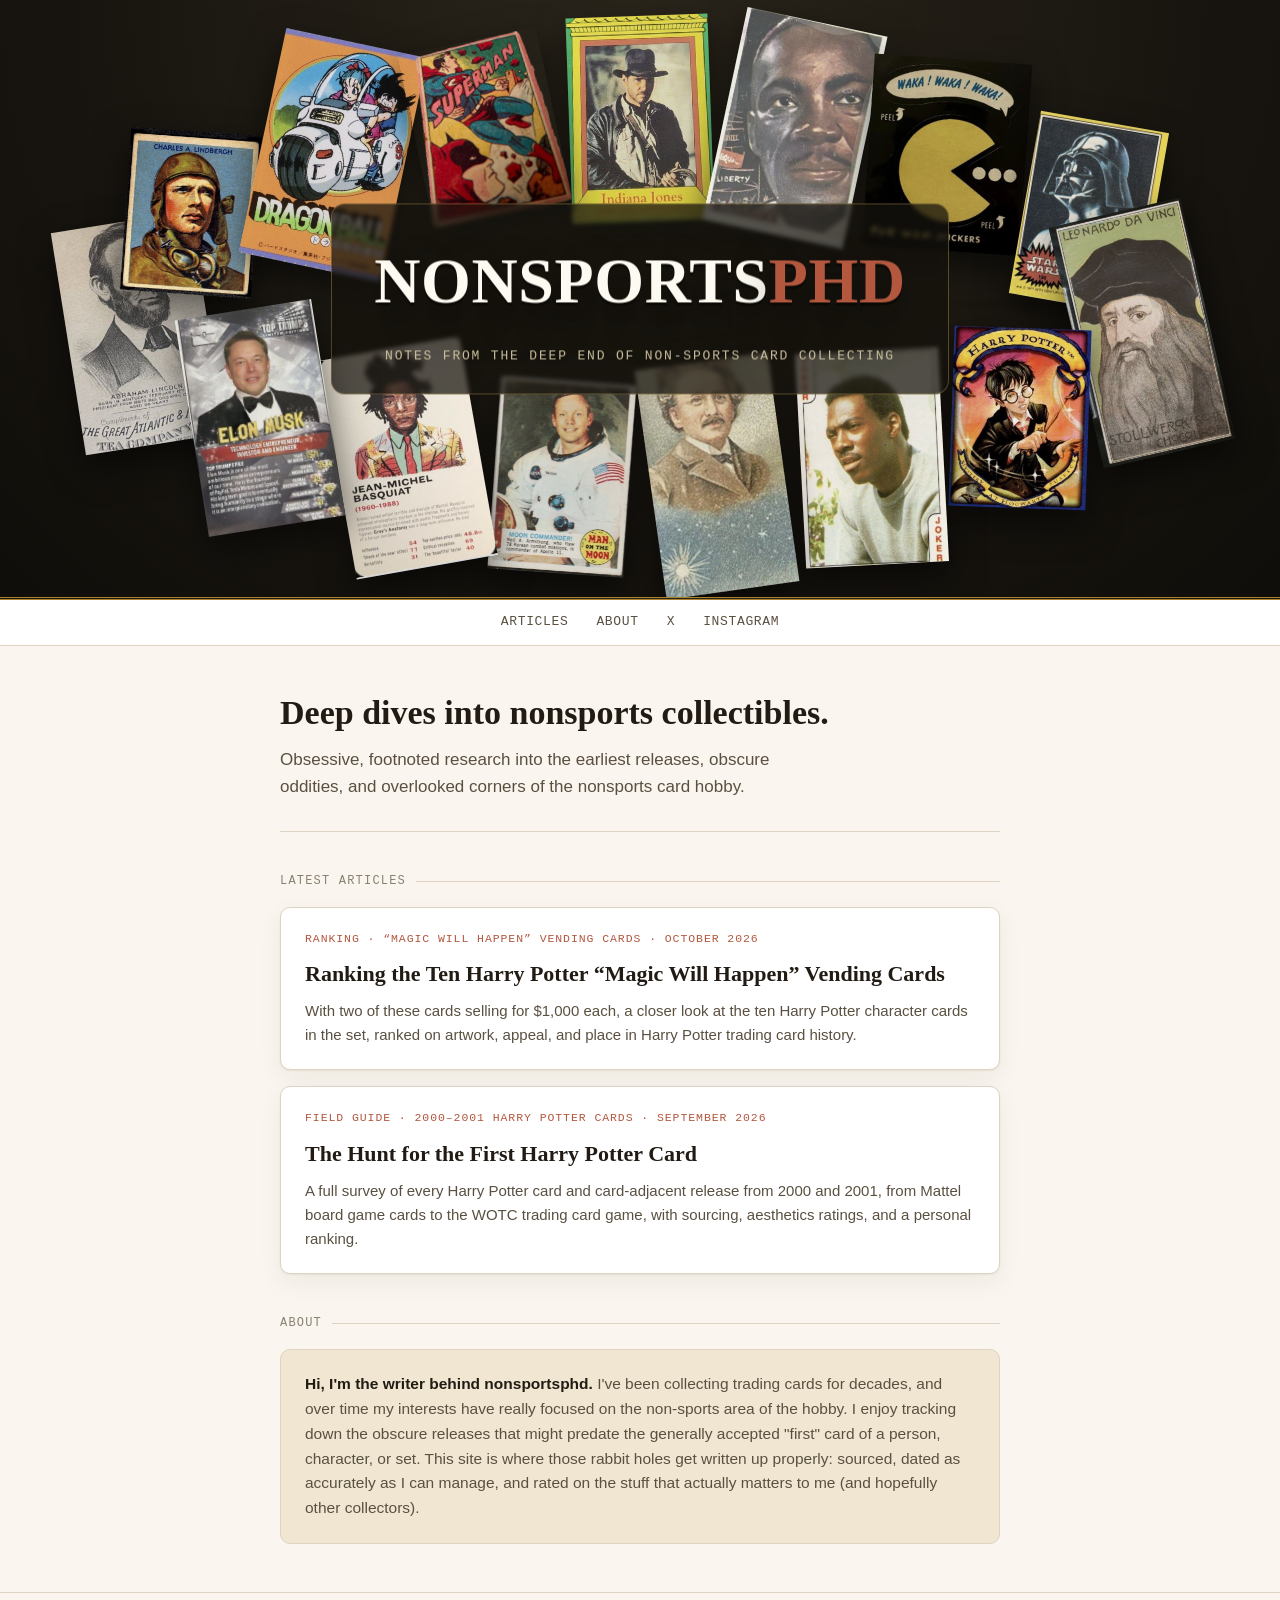
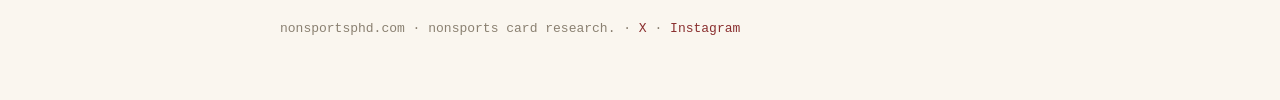
==== index.html @ 31f0a744 "Add files via upload" ====
<!DOCTYPE html>
<html lang="en">
<head>
<meta charset="UTF-8">
<meta name="viewport" content="width=device-width, initial-scale=1.0">
<title>nonsportsphd &mdash; deep dives into nonsports collectibles</title>
<meta name="description" content="Obsessively researched deep dives into nonsports trading cards and collectibles: first appearances, obscure releases, and the stories behind them.">
<link rel="canonical" href="https://nonsportsphd.com/">
<meta name="robots" content="index, follow">

<meta property="og:type" content="website">
<meta property="og:site_name" content="nonsportsphd">
<meta property="og:title" content="nonsportsphd &mdash; deep dives into nonsports collectibles">
<meta property="og:description" content="Obsessively researched deep dives into nonsports trading cards and collectibles: first appearances, obscure releases, and the stories behind them.">
<meta property="og:url" content="https://nonsportsphd.com/">
<meta property="og:image" content="https://nonsportsphd.com/images/og-image.jpg">
<meta property="og:image:width" content="1200">
<meta property="og:image:height" content="630">

<meta name="twitter:card" content="summary_large_image">
<meta name="twitter:site" content="@nonsportsphd">
<meta name="twitter:title" content="nonsportsphd &mdash; deep dives into nonsports collectibles">
<meta name="twitter:description" content="Obsessively researched deep dives into nonsports trading cards and collectibles: first appearances, obscure releases, and the stories behind them.">
<meta name="twitter:image" content="https://nonsportsphd.com/images/og-image.jpg">

<link rel="icon" href="data:image/svg+xml,<svg xmlns=%22http://www.w3.org/2000/svg%22 viewBox=%220 0 100 100%22><rect width=%22100%22 height=%22100%22 rx=%2218%22 fill=%22%238a2f2f%22/><text x=%2250%22 y=%2266%22 font-size=%2255%22 text-anchor=%22middle%22 fill=%22%23faf6ef%22 font-family=%22Georgia,serif%22>N</text></svg>">
<link rel="stylesheet" href="css/style.css">

<script type="application/ld+json">
{
  "@context": "https://schema.org",
  "@type": "WebSite",
  "name": "nonsportsphd",
  "url": "https://nonsportsphd.com/",
  "description": "Obsessively researched deep dives into nonsports trading cards and collectibles: first appearances, obscure releases, and the stories behind them.",
  "sameAs": [
    "https://x.com/nonsportsphd",
    "https://instagram.com/nonsportsphd"
  ]
}
</script>
</head>
<body>

<header class="collage-hero">
  <div class="cards">
    <img class="card-1" src="images/hero/indiana-jones.jpg" alt="Indiana Jones freelance adventurer card">
    <img class="card-2" src="images/hero/mlk.jpg" alt="Martin Luther King Jr. card">
    <img class="card-3" src="images/hero/pacman-sticker.jpg" alt="Pac-Man waka waka waka sticker">
    <img class="card-4" src="images/hero/vader.jpg" alt="Star Wars Lord Darth Vader card">
    <img class="card-5" src="images/hero/davinci.jpg" alt="Leonardo da Vinci Stollwerck chocolate card">
    <img class="card-6" src="images/hero/mystery-hogwarts.jpg" alt="Harry Potter Mystery at Hogwarts suspect card">
    <img class="card-7" src="images/hero/eddie-murphy.jpg" alt="Eddie Murphy joker playing card">
    <img class="card-8" src="images/hero/einstein.jpg" alt="Professor Albert Einstein card">
    <img class="card-9" src="images/hero/armstrong.jpg" alt="Neil Armstrong Man on the Moon card">
    <img class="card-10" src="images/hero/basquiat.jpg" alt="Jean-Michel Basquiat card">
    <img class="card-11" src="images/hero/musk.jpg" alt="Elon Musk Top Trumps card">
    <img class="card-12" src="images/hero/lincoln.jpg" alt="Abraham Lincoln tea company card">
    <img class="card-13" src="images/hero/lindbergh.jpg" alt="Charles A. Lindbergh card">
    <img class="card-14" src="images/hero/dragonball.jpg" alt="Dragon Ball card">
    <img class="card-15" src="images/hero/superman.png" alt="Superman comic card">
  </div>
  <div class="hero-copy">
    <div class="hero-plate">
      <h1 class="site-title">NONSPORTS<span>PHD</span></h1>
      <div class="hero-tagline">Notes from the deep end of non-sports card collecting</div>
    </div>
  </div>
</header>

<nav class="site-nav-secondary">
  <div class="wrap">
    <a href="index.html">Articles</a>
    <a href="index.html#about">About</a>
    <a href="https://x.com/nonsportsphd" target="_blank" rel="noopener">X</a>
    <a href="https://instagram.com/nonsportsphd" target="_blank" rel="noopener">Instagram</a>
  </div>
</nav>

<div class="wrap">

  <section class="hero">
    <h1>Deep dives into nonsports collectibles.</h1>
    <p>Obsessive, footnoted research into the earliest releases, obscure oddities, and overlooked corners of the nonsports card hobby.</p>
  </section>

  <div class="section-label">Latest articles</div>

  <ul class="post-list">
    <li>
      <a class="post-card" href="articles/ranking-magic-will-happen-harry-cards.html">
        <div class="post-kicker">Ranking &middot; &ldquo;Magic Will Happen&rdquo; Vending Cards &middot; October 2026</div>
        <h3>Ranking the Ten Harry Potter &ldquo;Magic Will Happen&rdquo; Vending Cards</h3>
        <p>With two of these cards selling for $1,000 each, a closer look at the ten Harry Potter character cards in the set, ranked on artwork, appeal, and place in Harry Potter trading card history.</p>
      </a>
    </li>
    <li>
      <a class="post-card" href="articles/first-harry-potter-cards-2000-2001.html">
        <div class="post-kicker">Field Guide &middot; 2000&ndash;2001 Harry Potter Cards &middot; September 2026</div>
        <h3>The Hunt for the First Harry Potter Card</h3>
        <p>A full survey of every Harry Potter card and card-adjacent release from 2000 and 2001, from Mattel board game cards to the WOTC trading card game, with sourcing, aesthetics ratings, and a personal ranking.</p>
      </a>
    </li>
  </ul>

  <div class="section-label" id="about">About</div>
  <div class="about-box">
    <strong>Hi, I'm the writer behind nonsportsphd.</strong> I've been collecting trading cards for decades, and over time my interests have really focused on the non-sports area of the hobby. I enjoy tracking down the obscure releases that might predate the generally accepted "first" card of a person, character, or set. This site is where those rabbit holes get written up properly: sourced, dated as accurately as I can manage, and rated on the stuff that actually matters to me (and hopefully other collectors).
  </div>

</div>

<footer class="site-footer">
  <div class="wrap">
    nonsportsphd.com &middot; nonsports card research. &middot; <a href="https://x.com/nonsportsphd" target="_blank" rel="noopener">X</a> &middot; <a href="https://instagram.com/nonsportsphd" target="_blank" rel="noopener">Instagram</a>
  </div>
</footer>

</body>
</html>
---- css/style.css ----
/* nonsportsphd.com - shared styles */

:root {
  --paper: #faf6ef;
  --paper-raised: #ffffff;
  --ink: #211b14;
  --ink-soft: #5a5041;
  --ink-faint: #8a8071;
  --rule: #ddd3c0;
  --accent: #8a2f2f;       /* card-box maroon */
  --accent-soft: #b3573f;  /* faded orange-red, like old cardboard stock */
  --gold: #a9812f;         /* foil gold */
  --tag-bg: #f0e6d2;
  --code-bg: #f1ece0;
  --shadow: 0 1px 2px rgba(33, 27, 20, 0.06), 0 8px 24px rgba(33, 27, 20, 0.06);

  --serif: "Iowan Old Style", "Palatino Linotype", Palatino, Georgia, "Times New Roman", serif;
  --sans: -apple-system, BlinkMacSystemFont, "Segoe UI", Roboto, Helvetica, Arial, sans-serif;
  --mono: "SFMono-Regular", Consolas, "Liberation Mono", Menlo, monospace;
}

@media (prefers-color-scheme: dark) {
  :root:not([data-theme="light"]) {
    --paper: #17140f;
    --paper-raised: #201c15;
    --ink: #ecе4d4;
    --ink: #ece4d4;
    --ink-soft: #beb29a;
    --ink-faint: #8a8071;
    --rule: #3a3325;
    --accent: #d97b5f;
    --accent-soft: #e0a36e;
    --gold: #d7ae5c;
    --tag-bg: #2a2418;
    --code-bg: #201c15;
    --shadow: 0 1px 2px rgba(0, 0, 0, 0.3), 0 8px 24px rgba(0, 0, 0, 0.35);
  }
}

:root[data-theme="dark"] {
  --paper: #17140f;
  --paper-raised: #201c15;
  --ink: #ece4d4;
  --ink-soft: #beb29a;
  --ink-faint: #8a8071;
  --rule: #3a3325;
  --accent: #d97b5f;
  --accent-soft: #e0a36e;
  --gold: #d7ae5c;
  --tag-bg: #2a2418;
  --code-bg: #201c15;
  --shadow: 0 1px 2px rgba(0, 0, 0, 0.3), 0 8px 24px rgba(0, 0, 0, 0.35);
}

* { box-sizing: border-box; }

html {
  -webkit-text-size-adjust: 100%;
}

body {
  margin: 0;
  background: var(--paper);
  color: var(--ink);
  font-family: var(--sans);
  font-size: 17px;
  line-height: 1.6;
  -webkit-font-smoothing: antialiased;
}

a {
  color: var(--accent);
  text-decoration: none;
}
a:hover { text-decoration: underline; }

img { max-width: 100%; display: block; }

.wrap {
  max-width: 760px;
  margin: 0 auto;
  padding: 0 20px;
}

/* Hero collage */

.collage-hero {
  position: relative;
  overflow: hidden;
  background: radial-gradient(ellipse at 50% 0%, #2a251b 0%, #17140f 65%, #100e0a 100%);
  padding: 74px 0 64px;
  border-bottom: 3px double var(--gold);
  min-height: 600px;
}

.collage-hero .cards {
  position: absolute;
  inset: 0;
}

.collage-hero .cards img {
  position: absolute;
  box-shadow: 0 14px 34px rgba(0, 0, 0, 0.55);
}

/* 15 cards run an oval overlapping the title plate. Positions are arc-length
   spaced around the ellipse (not evenly by angle), because equal angle steps
   on a wide ellipse bunch points at the sides and leave gaps top/bottom. */
.collage-hero .card-1  { top: 20.0%; left: 50.0%; width: 142px; transform: translate(-50%, -50%) rotate(-2deg);  z-index: 1; }
.collage-hero .card-2  { top: 21.4%; left: 62.1%; width: 143px; transform: translate(-50%, -50%) rotate(12deg);  z-index: 1; }
.collage-hero .card-3  { top: 26.0%; left: 74.0%; width: 158px; transform: translate(-50%, -50%) rotate(4deg);   z-index: 1; }
.collage-hero .card-4  { top: 35.6%; left: 85.1%; width: 130px; transform: translate(-50%, -50%) rotate(10deg);  z-index: 1; }
.collage-hero .card-5  { top: 55.8%; left: 89.2%; width: 135px; transform: translate(-50%, -50%) rotate(-13deg); z-index: 1; }
.collage-hero .card-6  { top: 70.1%; left: 79.7%; width: 137px; transform: translate(-50%, -50%) rotate(2deg);   z-index: 1; }
.collage-hero .card-7  { top: 76.8%; left: 68.1%; width: 143px; transform: translate(-50%, -50%) rotate(-3deg);  z-index: 1; }
.collage-hero .card-8  { top: 79.7%; left: 56.0%; width: 134px; transform: translate(-50%, -50%) rotate(-8deg);  z-index: 1; }
.collage-hero .card-9  { top: 79.7%; left: 43.9%; width: 136px; transform: translate(-50%, -50%) rotate(4deg);   z-index: 1; }
.collage-hero .card-10 { top: 76.8%; left: 31.9%; width: 143px; transform: translate(-50%, -50%) rotate(-10deg); z-index: 1; }
.collage-hero .card-11 { top: 70.1%; left: 20.3%; width: 138px; transform: translate(-50%, -50%) rotate(-9deg);  z-index: 3; }
.collage-hero .card-12 { top: 55.8%; left: 10.8%; width: 141px; transform: translate(-50%, -50%) rotate(-9deg);  z-index: 1; }
.collage-hero .card-13 { top: 35.6%; left: 14.9%; width: 131px; transform: translate(-50%, -50%) rotate(4deg);   z-index: 1; }
.collage-hero .card-14 { top: 26.0%; left: 26.0%; width: 144px; transform: translate(-50%, -50%) rotate(12deg);  z-index: 1; }
.collage-hero .card-15 { top: 21.4%; left: 37.9%; width: 141px; transform: translate(-50%, -50%) rotate(-12deg); z-index: 1; }

.collage-hero .hero-copy {
  position: absolute;
  top: 50%;
  left: 50%;
  transform: translate(-50%, -50%);
  z-index: 2;
  text-align: center;
  width: 100%;
}

.collage-hero .site-title {
  font-family: var(--serif);
  font-weight: 700;
  font-size: 64px;
  letter-spacing: 0.01em;
  color: #fdfaf2;
  margin: 0;
  text-shadow: 0 3px 0 rgba(0,0,0,0.4), 0 18px 40px rgba(0,0,0,0.55);
}
.collage-hero .site-title span { color: var(--accent-soft); }

.collage-hero .hero-tagline {
  font-family: var(--mono);
  font-size: 13px;
  letter-spacing: 0.14em;
  text-transform: uppercase;
  color: #cabf9f;
  margin: 14px 0 0;
}

.collage-hero .hero-plate {
  display: inline-block;
  background: rgba(23, 20, 15, 0.72);
  border: 1px solid rgba(215, 174, 92, 0.35);
  border-radius: 14px;
  padding: 26px 42px;
  backdrop-filter: blur(2px);
}

nav.site-nav-secondary {
  background: var(--paper-raised);
  border-bottom: 1px solid var(--rule);
}
nav.site-nav-secondary .wrap {
  display: flex;
  justify-content: center;
  gap: 28px;
  padding: 12px 0;
  font-family: var(--mono);
  font-size: 13px;
  letter-spacing: 0.05em;
  text-transform: uppercase;
}
nav.site-nav-secondary a { color: var(--ink-soft); }
nav.site-nav-secondary a:hover { color: var(--accent); }

@media (max-width: 680px) {
  .collage-hero { padding: 0; min-height: 320px; }
  .collage-hero .site-title { font-size: 38px; }
  .collage-hero .hero-plate { padding: 18px 22px; }
  .collage-hero .cards img { display: none; }
  /* Only four cards survive on phone width, reset to plain corners */
  .collage-hero .card-1,
  .collage-hero .card-3,
  .collage-hero .card-13,
  .collage-hero .card-8 { display: block !important; width: 78px !important; opacity: 1; z-index: 1; }
  .collage-hero .card-1  { top: 6%;  left: 6%;  transform: rotate(-9deg); }
  .collage-hero .card-3  { top: 6%;  left: 94%; transform: translateX(-100%) rotate(9deg); }
  .collage-hero .card-13 { top: 92%; left: 6%;  transform: translateY(-100%) rotate(6deg); }
  .collage-hero .card-8  { top: 92%; left: 94%; transform: translate(-100%, -100%) rotate(-7deg); }
}

/* Masthead */

.masthead {
  border-bottom: 3px double var(--rule);
  padding: 28px 0 18px;
  background: var(--paper-raised);
}

.masthead .wrap {
  display: flex;
  align-items: baseline;
  justify-content: space-between;
  flex-wrap: wrap;
  gap: 10px 24px;
}

.wordmark {
  font-family: var(--serif);
  font-weight: 700;
  font-size: 28px;
  letter-spacing: 0.01em;
  color: var(--ink);
}
.wordmark span { color: var(--accent); }
.wordmark a { color: inherit; text-decoration: none; }

.tagline {
  font-family: var(--mono);
  font-size: 12.5px;
  letter-spacing: 0.06em;
  text-transform: uppercase;
  color: var(--ink-faint);
}

nav.site-nav {
  display: flex;
  gap: 18px;
  font-family: var(--mono);
  font-size: 13px;
  letter-spacing: 0.03em;
  text-transform: uppercase;
}
nav.site-nav a { color: var(--ink-soft); }
nav.site-nav a:hover { color: var(--accent); }

/* Homepage */

.hero {
  padding: 46px 0 30px;
  border-bottom: 1px solid var(--rule);
}
.hero h1 {
  font-family: var(--serif);
  font-size: 34px;
  line-height: 1.25;
  margin: 0 0 12px;
}
.hero p {
  color: var(--ink-soft);
  font-size: 17px;
  max-width: 56ch;
  margin: 0;
}

.section-label {
  font-family: var(--mono);
  font-size: 12px;
  letter-spacing: 0.1em;
  text-transform: uppercase;
  color: var(--ink-faint);
  margin: 40px 0 16px;
  display: flex;
  align-items: center;
  gap: 10px;
}
.section-label::after {
  content: "";
  flex: 1;
  height: 1px;
  background: var(--rule);
}

.post-list { list-style: none; margin: 0 0 40px; padding: 0; }

.post-card {
  display: block;
  background: var(--paper-raised);
  border: 1px solid var(--rule);
  border-radius: 10px;
  padding: 22px 24px;
  margin-bottom: 16px;
  box-shadow: var(--shadow);
  transition: transform 0.12s ease, box-shadow 0.12s ease;
}
.post-card:hover {
  transform: translateY(-2px);
  text-decoration: none;
}
.post-card .post-kicker {
  font-family: var(--mono);
  font-size: 11.5px;
  letter-spacing: 0.08em;
  text-transform: uppercase;
  color: var(--accent-soft);
  margin-bottom: 8px;
}
.post-card h3 {
  font-family: var(--serif);
  font-size: 22px;
  margin: 0 0 8px;
  color: var(--ink);
}
.post-card p {
  color: var(--ink-soft);
  font-size: 15px;
  margin: 0;
}

.about-box {
  background: var(--tag-bg);
  border: 1px solid var(--rule);
  border-radius: 10px;
  padding: 22px 24px;
  margin-bottom: 48px;
  font-size: 15.5px;
  color: var(--ink-soft);
}
.about-box strong { color: var(--ink); }

footer.site-footer {
  border-top: 1px solid var(--rule);
  padding: 26px 0 60px;
  color: var(--ink-faint);
  font-size: 13px;
  font-family: var(--mono);
}

/* Article page */

.article-header {
  padding: 40px 0 8px;
}
.article-kicker {
  font-family: var(--mono);
  font-size: 12px;
  letter-spacing: 0.08em;
  text-transform: uppercase;
  color: var(--accent-soft);
  margin-bottom: 10px;
}
.article-meta {
  font-family: var(--mono);
  font-size: 13px;
  color: var(--ink-faint);
  margin: 14px 0 0;
}

article.post-body {
  padding-bottom: 60px;
}

article.post-body h1 {
  font-family: var(--serif);
  font-size: 32px;
  line-height: 1.25;
  margin: 6px 0 22px;
}

article.post-body h2 {
  font-family: var(--serif);
  font-size: 24px;
  color: var(--accent);
  margin: 46px 0 6px;
  padding-top: 20px;
  border-top: 1px solid var(--rule);
}

article.post-body h3 {
  font-family: var(--serif);
  font-size: 19px;
  margin: 30px 0 4px;
  color: var(--ink);
}

article.post-body h4 {
  font-family: var(--sans);
  font-weight: 600;
  font-size: 15px;
  margin: 20px 0 8px;
}

article.post-body p { margin: 0 0 16px; }

article.post-body p em:first-child,
article.post-body > p:has(> em:only-child) {
  color: var(--ink-soft);
}

article.post-body hr {
  border: none;
  border-top: 1px solid var(--rule);
  margin: 36px 0;
}

article.post-body ol,
article.post-body ul {
  padding-left: 22px;
  margin: 0 0 16px;
}
article.post-body li { margin-bottom: 8px; }

article.post-body strong { color: var(--ink); }

article.post-body img {
  border-radius: 8px;
  border: 1px solid var(--rule);
  margin: 18px auto 6px;
  max-width: 230px;
  max-height: 280px;
  width: auto;
  height: auto;
}

article.post-body img.img-lg {
  max-width: 300px;
  max-height: 360px;
}

article.post-body img.img-wide {
  max-width: 400px;
  max-height: 360px;
}

article.post-body p em {
  display: block;
  font-size: 13.5px;
  color: var(--ink-faint);
  margin: -2px 0 20px;
}

article.post-body blockquote {
  border-left: 3px solid var(--gold);
  margin: 20px 0;
  padding: 4px 0 4px 18px;
  color: var(--ink-soft);
  font-style: italic;
}

/* dating-note italic paragraphs right under the H1 */
article.post-body > p:nth-of-type(1) em,
article.post-body > p em {
  display: inline;
  font-size: inherit;
  color: inherit;
  margin: 0;
}
article.post-body > p:has(> em:only-child) {
  background: var(--tag-bg);
  border: 1px solid var(--rule);
  border-radius: 8px;
  padding: 14px 18px;
  font-size: 14.5px;
  color: var(--ink-soft);
}
article.post-body > p:has(> em:only-child) em {
  display: inline;
  font-size: inherit;
  color: inherit;
}

/* Notes / footnotes section */
#notes, h2#notes {
  margin-top: 50px;
}
article.post-body h2#notes ~ ol {
  font-size: 14px;
  color: var(--ink-soft);
  font-family: var(--sans);
}
article.post-body h2#notes ~ ol li { margin-bottom: 12px; }

/* Ranking list gets card-number styling */
h2#my-personal-ranking-of-the-early-harry-potter-cards ~ ol:first-of-type {
  counter-reset: rank;
}

.back-link {
  display: inline-block;
  margin: 30px 0 0;
  font-family: var(--mono);
  font-size: 13px;
  color: var(--ink-soft);
}

@media (max-width: 600px) {
  .wrap { padding: 0 16px; }
  .hero h1 { font-size: 27px; }
  article.post-body h1 { font-size: 26px; }
  article.post-body h2 { font-size: 21px; }
  .post-card { padding: 18px; }
}
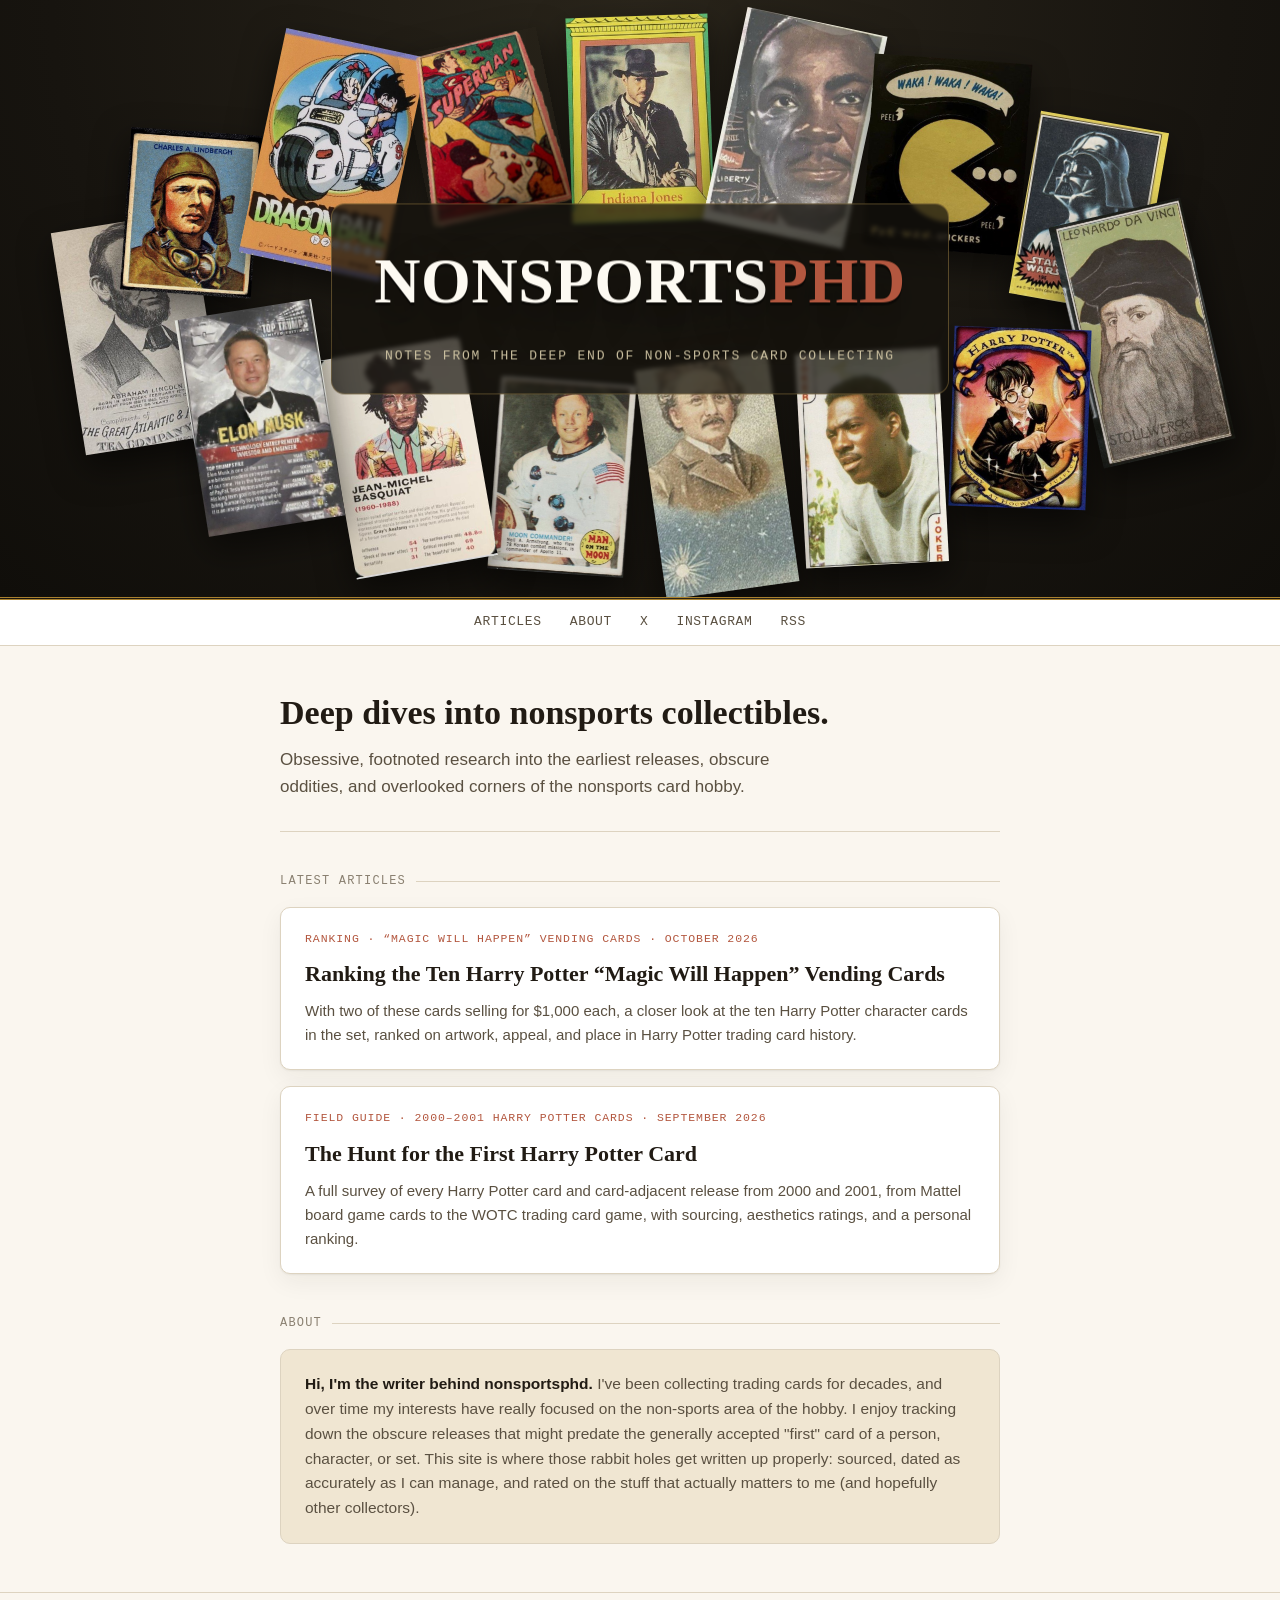
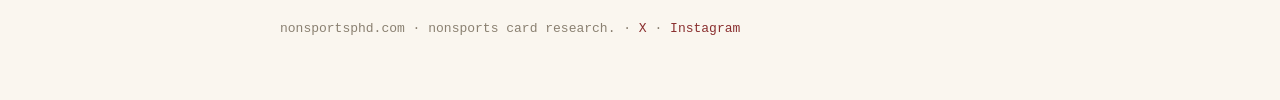
==== commit c9793acc: "Add files via upload" ====
--- a/index.html
+++ b/index.html
@@ -7,6 +7,7 @@
 <meta name="description" content="Obsessively researched deep dives into nonsports trading cards and collectibles: first appearances, obscure releases, and the stories behind them.">
 <link rel="canonical" href="https://nonsportsphd.com/">
 <meta name="robots" content="index, follow">
+<link rel="alternate" type="application/rss+xml" title="nonsportsphd" href="/feed.xml">
 
 <meta property="og:type" content="website">
 <meta property="og:site_name" content="nonsportsphd">
@@ -74,6 +75,7 @@
     <a href="index.html#about">About</a>
     <a href="https://x.com/nonsportsphd" target="_blank" rel="noopener">X</a>
     <a href="https://instagram.com/nonsportsphd" target="_blank" rel="noopener">Instagram</a>
+    <a href="feed.xml">RSS</a>
   </div>
 </nav>
 
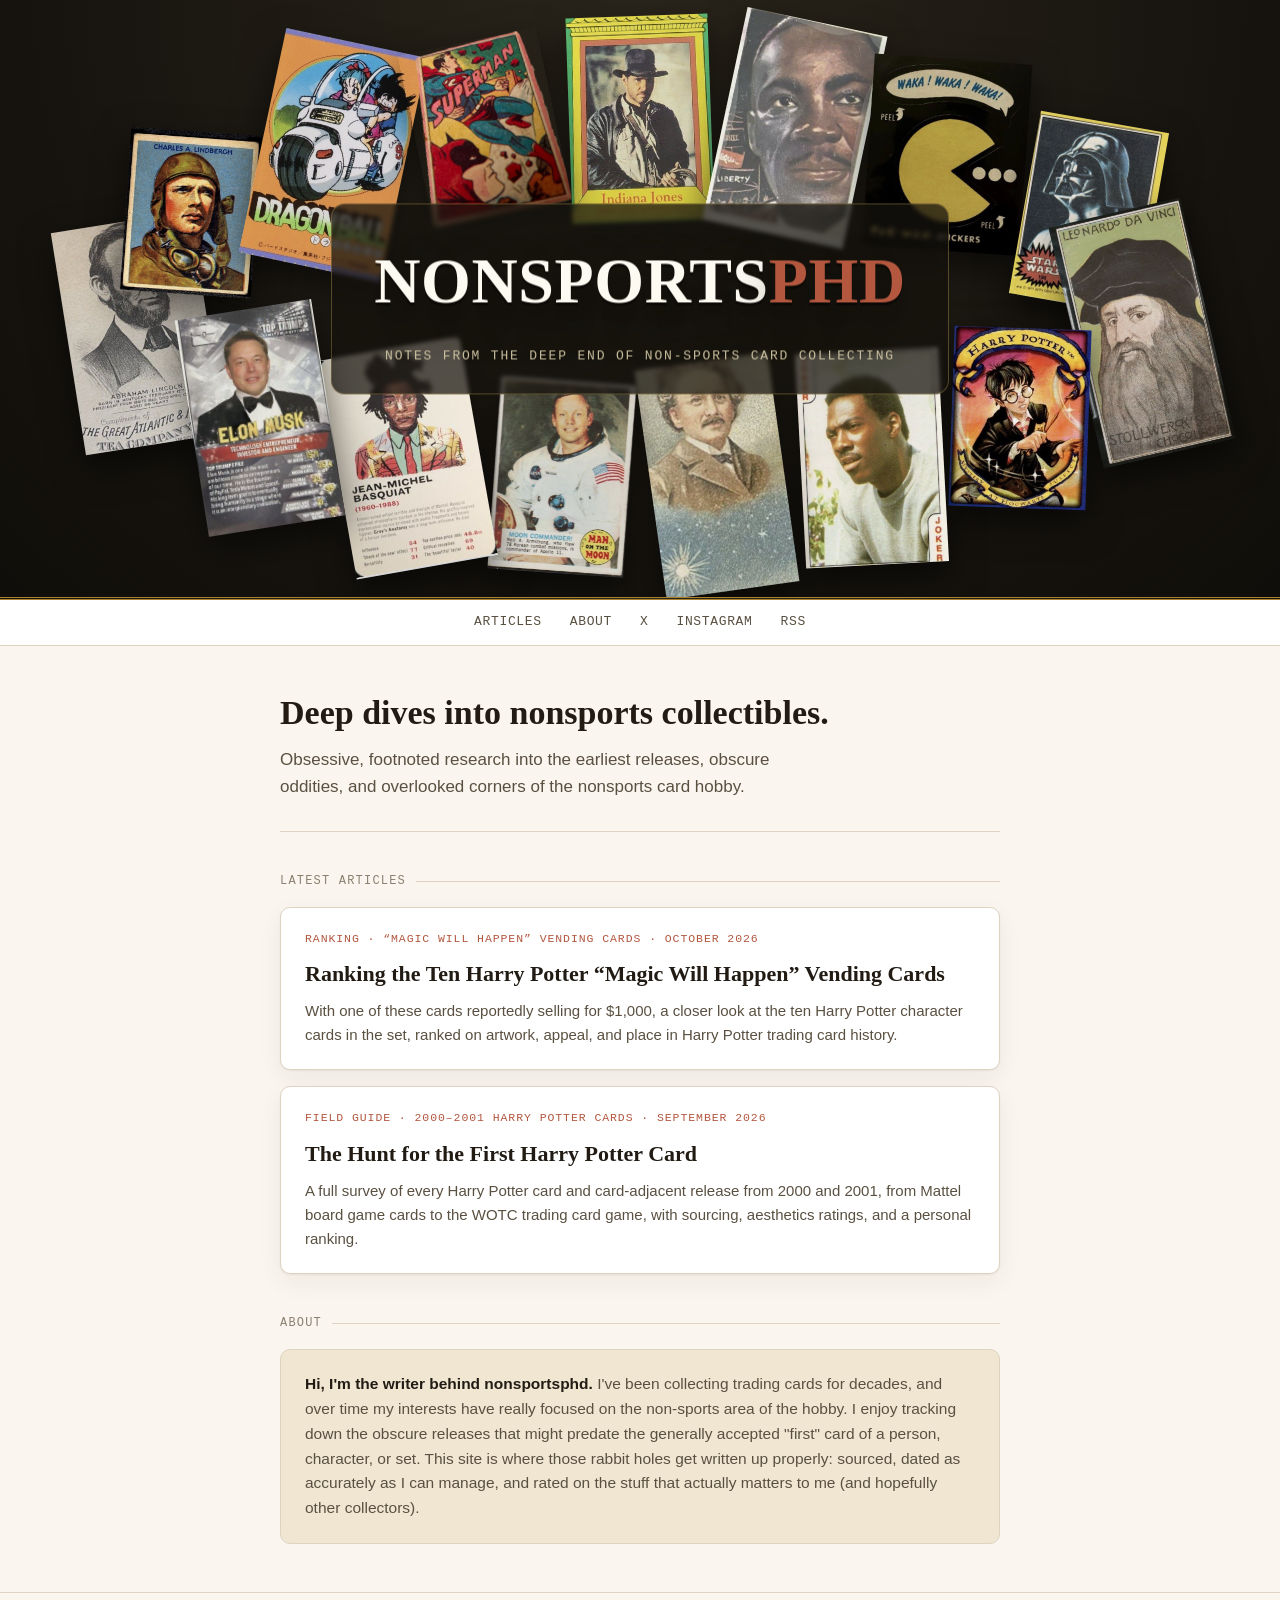
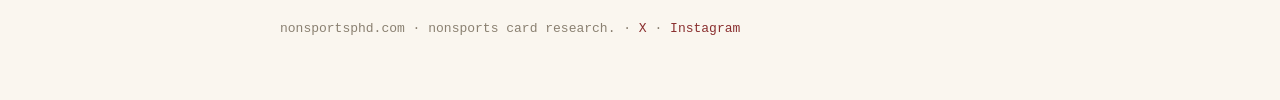
==== commit 88342a53: "Add files via upload" ====
--- a/index.html
+++ b/index.html
@@ -93,7 +93,7 @@
       <a class="post-card" href="articles/ranking-magic-will-happen-harry-cards.html">
         <div class="post-kicker">Ranking &middot; &ldquo;Magic Will Happen&rdquo; Vending Cards &middot; October 2026</div>
         <h3>Ranking the Ten Harry Potter &ldquo;Magic Will Happen&rdquo; Vending Cards</h3>
-        <p>With two of these cards selling for $1,000 each, a closer look at the ten Harry Potter character cards in the set, ranked on artwork, appeal, and place in Harry Potter trading card history.</p>
+        <p>With one of these cards reportedly selling for $1,000, a closer look at the ten Harry Potter character cards in the set, ranked on artwork, appeal, and place in Harry Potter trading card history.</p>
       </a>
     </li>
     <li>
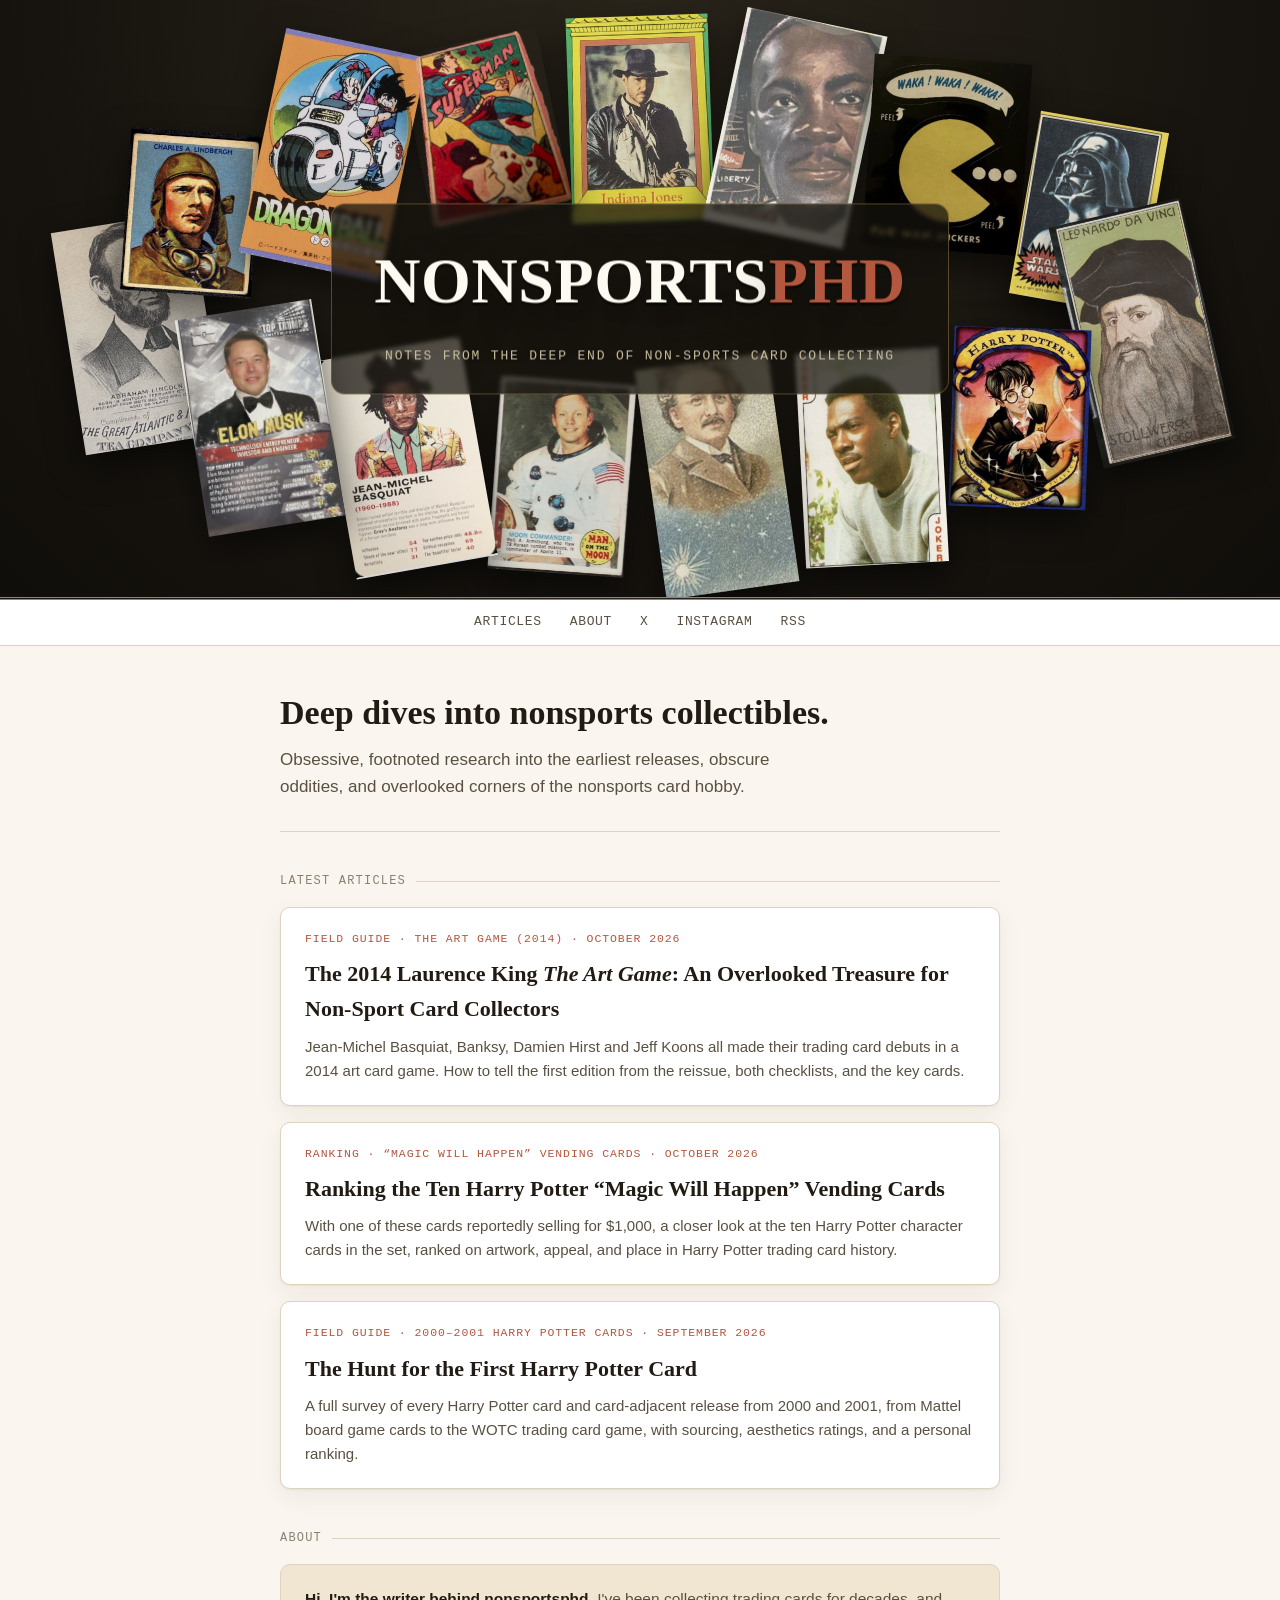
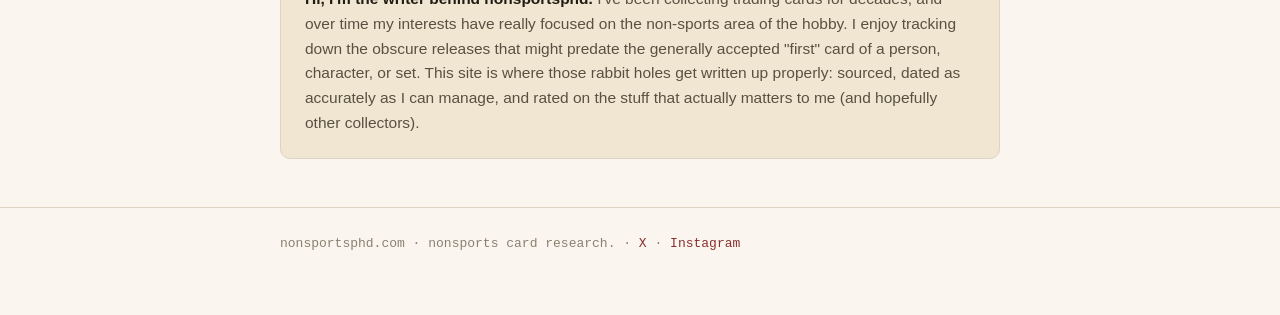
==== commit f4738d10: "Add files via upload" ====
--- a/index.html
+++ b/index.html
@@ -90,6 +90,13 @@
 
   <ul class="post-list">
     <li>
+      <a class="post-card" href="articles/the-art-game-2014-first-appearances.html">
+        <div class="post-kicker">Field Guide &middot; The Art Game (2014) &middot; October 2026</div>
+        <h3>The 2014 Laurence King <em>The Art Game</em>: An Overlooked Treasure for Non-Sport Card Collectors</h3>
+        <p>Jean-Michel Basquiat, Banksy, Damien Hirst and Jeff Koons all made their trading card debuts in a 2014 art card game. How to tell the first edition from the reissue, both checklists, and the key cards.</p>
+      </a>
+    </li>
+    <li>
       <a class="post-card" href="articles/ranking-magic-will-happen-harry-cards.html">
         <div class="post-kicker">Ranking &middot; &ldquo;Magic Will Happen&rdquo; Vending Cards &middot; October 2026</div>
         <h3>Ranking the Ten Harry Potter &ldquo;Magic Will Happen&rdquo; Vending Cards</h3>
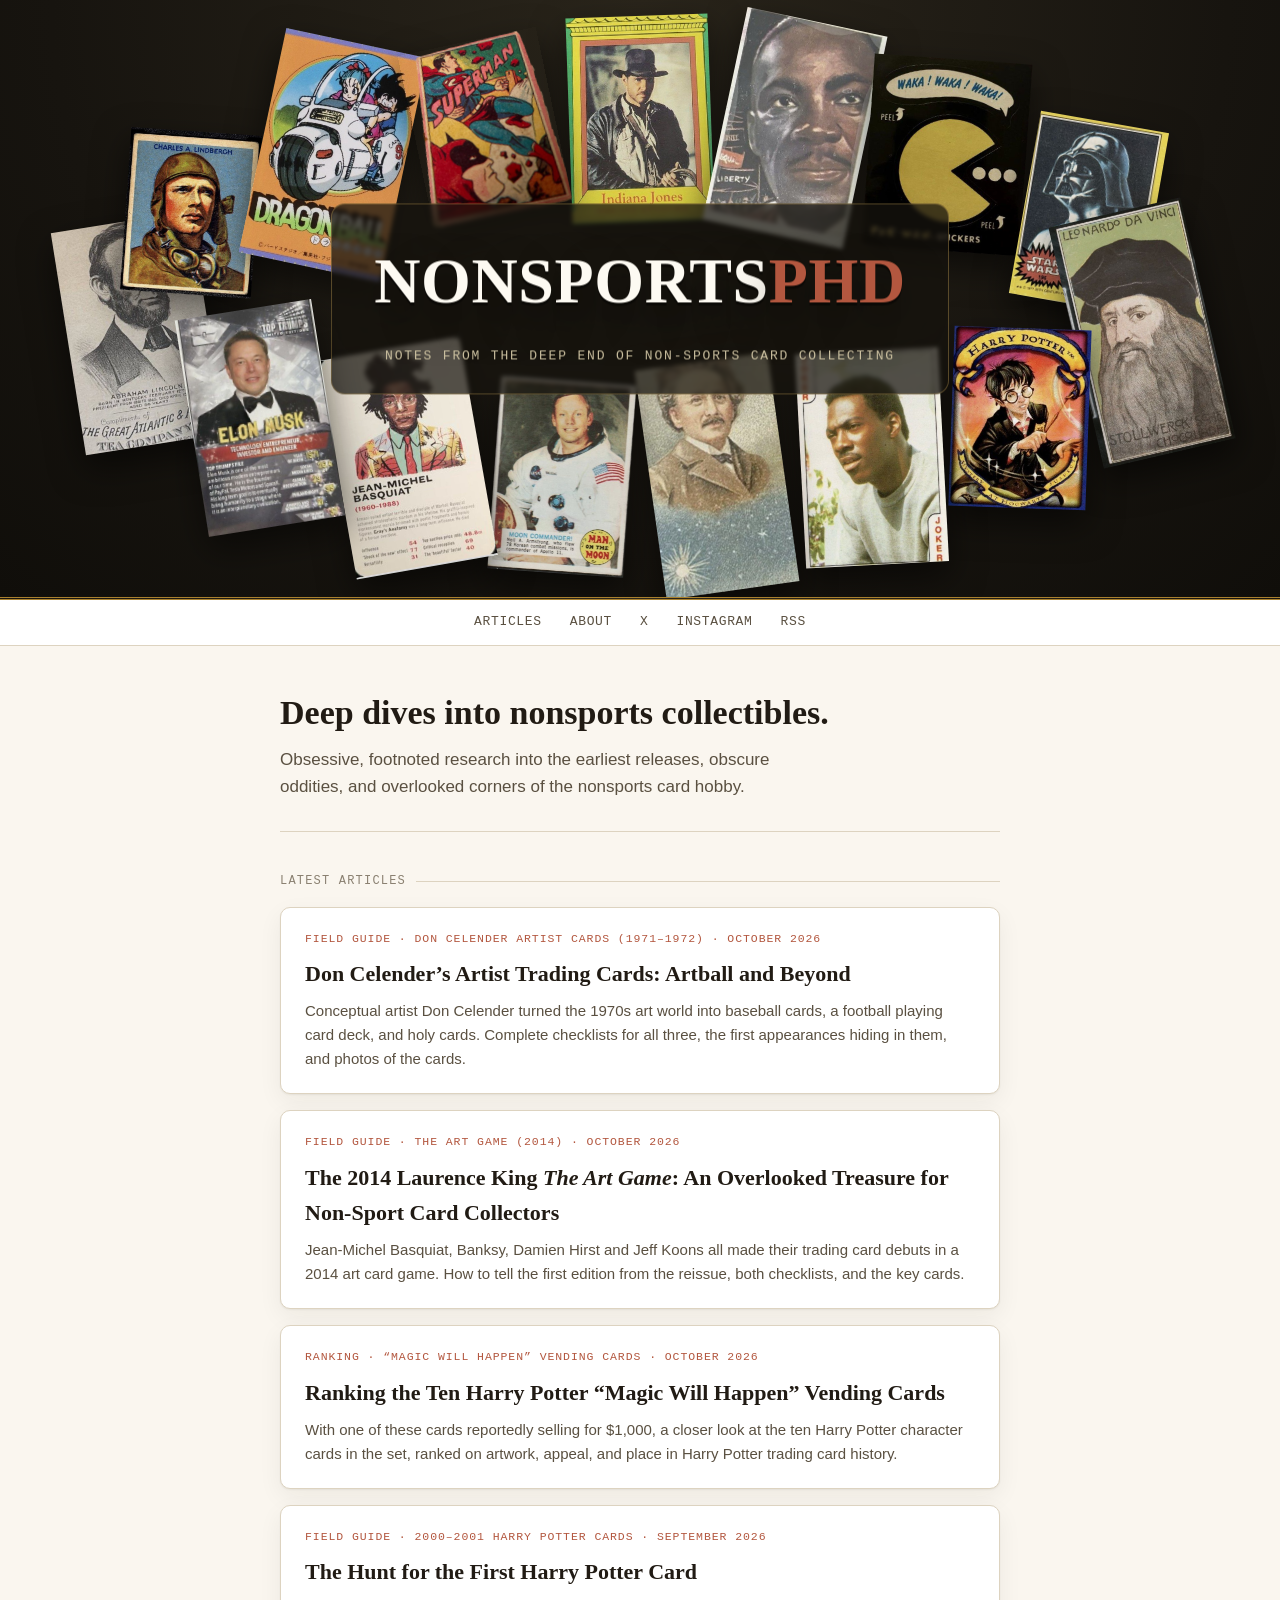
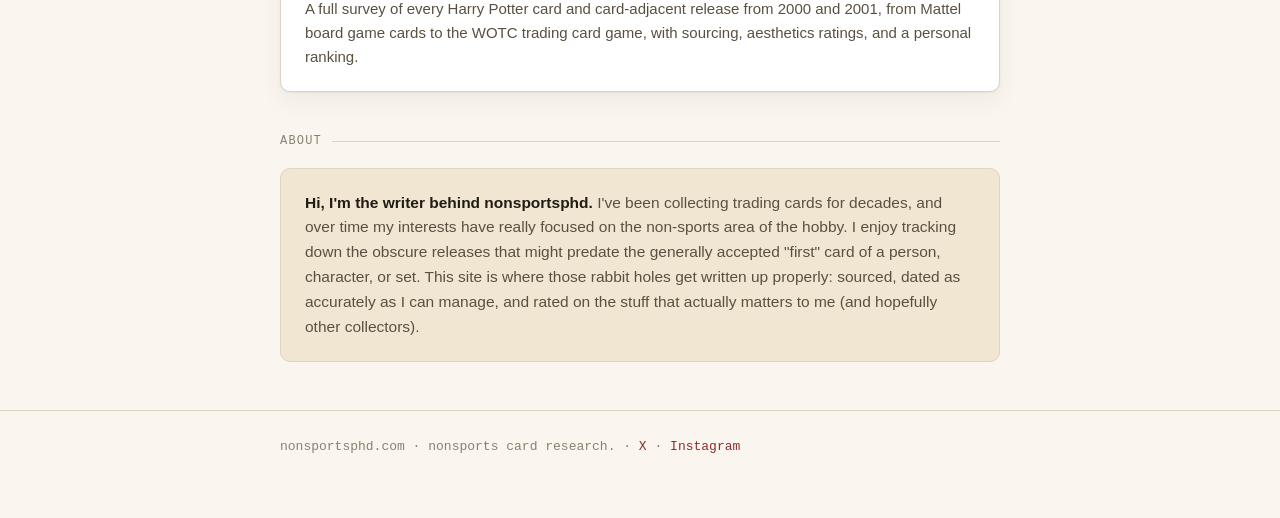
==== commit d52897dd: "Rename index (1).html to index.html" ====
--- a/index.html
+++ b/index.html
@@ -90,6 +90,13 @@
 
   <ul class="post-list">
     <li>
+      <a class="post-card" href="articles/don-celender-artball-artist-trading-cards.html">
+        <div class="post-kicker">Field Guide &middot; Don Celender Artist Cards (1971&ndash;1972) &middot; October 2026</div>
+        <h3>Don Celender&rsquo;s Artist Trading Cards: Artball and Beyond</h3>
+        <p>Conceptual artist Don Celender turned the 1970s art world into baseball cards, a football playing card deck, and holy cards. Complete checklists for all three, the first appearances hiding in them, and photos of the cards.</p>
+      </a>
+    </li>
+    <li>
       <a class="post-card" href="articles/the-art-game-2014-first-appearances.html">
         <div class="post-kicker">Field Guide &middot; The Art Game (2014) &middot; October 2026</div>
         <h3>The 2014 Laurence King <em>The Art Game</em>: An Overlooked Treasure for Non-Sport Card Collectors</h3>
